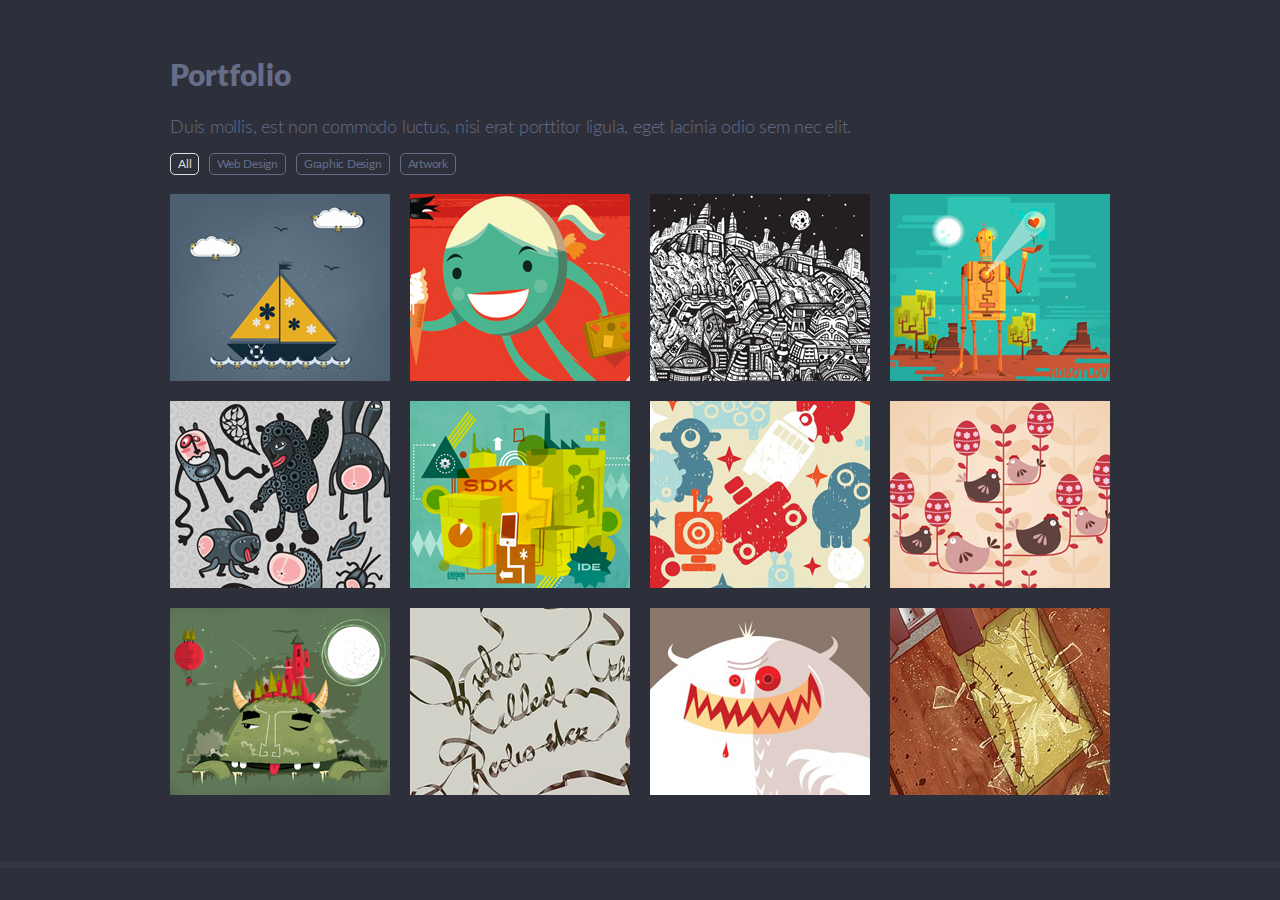
==== singolo2.html @ 59f4d234 "portfolio section was added" ====
<!DOCTYPE html>
<html lang="en">
<head>
    <meta charset="UTF-8">
    <meta name="viewport" content="width=device-width, initial-scale=1.0">
    <link rel="stylesheet" href="./assets/fonts/fonts.css">
    <link rel="stylesheet" href="./singolo2.css">
    <title>Singolo</title>
</head>
<body>
    <section class="portfolio">
        <div class="wrapper">
            <h2>Portfolio</h2>
            <p>Duis mollis, est non commodo luctus, nisi erat porttitor ligula, eget lacinia odio sem nec elit.</p>
            <div class="portfolio__tags">
                <button class="portfolio__tag selected">All</button>
                <button class="portfolio__tag">Web Design</button>
                <button class="portfolio__tag">Graphic Design</button>
                <button class="portfolio__tag">Artwork</button>
            </div>
            <div class="portfolio__pictures">
                <img class="portfolio__picture" src="assets/images/portfolio/1.jpg" alt="Portfolio Picture 1 — Ship illustration">
                <img class="portfolio__picture" src="assets/images/portfolio/2.jpg" alt="Portfolio Picture 2 — Smiling girl with ice-cream illustration">
                <img class="portfolio__picture" src="assets/images/portfolio/3.jpg" alt="Portfolio Picture 3 — City at night illustration">
                <img class="portfolio__picture" src="assets/images/portfolio/4.jpg" alt="Portfolio Picture 4 — Robot illustration">
                <img class="portfolio__picture" src="assets/images/portfolio/5.jpg" alt="Portfolio Picture 5 — Strange animals illustration">
                <img class="portfolio__picture" src="assets/images/portfolio/6.jpg" alt="Portfolio Picture 6 — Building with SDK title illustration">
                <img class="portfolio__picture" src="assets/images/portfolio/7.jpg" alt="Portfolio Picture 7 — Robots and rocket illustration">
                <img class="portfolio__picture" src="assets/images/portfolio/8.jpg" alt="Portfolio Picture 8 — Hens illustration">
                <img class="portfolio__picture" src="assets/images/portfolio/9.jpg" alt="Portfolio Picture 9 — Monster with castle on top illustration">
                <img class="portfolio__picture" src="assets/images/portfolio/10.jpg" alt="Portfolio Picture 10 — Calligraphy „Video killed Radio“">
                <img class="portfolio__picture" src="assets/images/portfolio/11.jpg" alt="Portfolio Picture 11 — Creepy Monster illustration">
                <img class="portfolio__picture" src="assets/images/portfolio/12.jpg" alt="Portfolio Picture 12 — Broken Glass illustration">
            </div>
        </div>
    </section>
</body>
</html>
---- assets/fonts/fonts.css ----
@font-face {
    font-family: 'Lato';
    src: url('./Lato-Light.eot');
    src: local('Lato Light'), local('Lato-Light'),
        url('./Lato-Light.eot?#iefix') format('embedded-opentype'),
        url('./Lato-Light.woff') format('woff'),
        url('./Lato-Light.ttf') format('truetype');
    font-weight: 300;
    font-style: normal;
}

@font-face {
    font-family: 'Lato';
    src: url('./Lato-Regular.eot');
    src: local('Lato Regular'), local('Lato-Regular'),
        url('./Lato-Regular.eot?#iefix') format('embedded-opentype'),
        url('./Lato-Regular.woff') format('woff'),
        url('./Lato-Regular.ttf') format('truetype');
    font-weight: 400;
    font-style: normal;
}

@font-face {
    font-family: 'Lato';
    src: url('./Lato-Bold.eot');
    src: local('Lato Bold'), local('Lato-Bold'),
        url('./Lato-Bold.eot?#iefix') format('embedded-opentype'),
        url('./Lato-Bold.woff') format('woff'),
        url('./Lato-Bold.ttf') format('truetype');
    font-weight: 700;
    font-style: normal;
}

@font-face {
    font-family: 'Lato';
    src: url('./Lato-Black.eot');
    src: local('Lato Black'), local('Lato-Black'),
        url('./Lato-Black.eot?#iefix') format('embedded-opentype'),
        url('./Lato-Black.woff') format('woff'),
        url('./Lato-Black.ttf') format('truetype');
    font-weight: 900;
    font-style: normal;
}
---- singolo2.css ----
/* normalization */

* {
    box-sizing: border-box;
}

html {
    line-height: 1.15;
    -webkit-text-size-adjust: 100%;
    scroll-behavior: smooth;
}

body {
    position: relative;
    margin: 0;
}

main {
    display: block;
}

h1 {
    font-size: 2em;
    margin: 0.67em 0;
}

hr {
    box-sizing: content-box;
    height: 0;
    overflow: visible;
}

pre {
    font-family: monospace, monospace;
    font-size: 1em;
}

a {
    background-color: transparent;
}

abbr[title] {
    border-bottom: none;
    text-decoration: underline;
    text-decoration: underline dotted;
}

b,
strong {
    font-weight: bolder;
}


code,
kbd,
samp {
    font-family: monospace, monospace;
    font-size: 1em;
}

small {
    font-size: 80%;
}

sub,
sup {
    font-size: 75%;
    line-height: 0;
    position: relative;
    vertical-align: baseline;
}

sub {
    bottom: -0.25em;
}

sup {
    top: -0.5em;
}

img {
    border-style: none;
}

button,
input,
optgroup,
select,
textarea {
    font-family: inherit;
    font-size: 100%;
    line-height: 1.15;
    margin: 0;
}

button,
input {
    overflow: visible;
}

button,
select {
    text-transform: none;
}

button,
[type="button"],
[type="reset"],
[type="submit"] {
    -webkit-appearance: button;
}

button::-moz-focus-inner,
[type="button"]::-moz-focus-inner,
[type="reset"]::-moz-focus-inner,
[type="submit"]::-moz-focus-inner {
    border-style: none;
    padding: 0;
}

button:-moz-focusring,
[type="button"]:-moz-focusring,
[type="reset"]:-moz-focusring,
[type="submit"]:-moz-focusring {
    outline: 1px dotted ButtonText;
}

fieldset {
    padding: 0.35em 0.75em 0.625em;
}

legend {
    box-sizing: border-box;
    color: inherit;
    display: table;
    max-width: 100%;
    padding: 0;
    white-space: normal;
}

progress {
    vertical-align: baseline;
}

textarea {
    overflow: auto;
}

[type="checkbox"],
[type="radio"] {
    box-sizing: border-box;
    padding: 0;
}

[type="number"]::-webkit-inner-spin-button,
[type="number"]::-webkit-outer-spin-button {
    height: auto;
}

[type="search"] {
    -webkit-appearance: textfield;
    outline-offset: -2px;
}

[type="search"]::-webkit-search-decoration {
    -webkit-appearance: none;
}

::-webkit-file-upload-button {
    -webkit-appearance: button;
    font: inherit;
}

details {
    display: block;
}

summary {
    display: list-item;
}

template {
    display: none;
}

[hidden] {
    display: none;
}

/* common */

body {
    --primary: #f06c64;
    --secondary: #666d89;
    --tertiary: #f0d8d9;
    --dark-background: #2d303a;
    --light-background: #f2f2f2;
    margin: 0;
    padding: 0;
    font-family: "Lato", "Arial", sans-serif;
    font-weight: normal;
    background-color: var(--dark-background);
    color: var(--secondary);
}

h1 {
    margin-block-start: 0;
    margin-block-end: 0;
    font-size: 25px;
    color: white;
}

h1::after {
    content: "*";
    color: var(--primary);
}

h2 {
    margin-block-start: 0;
    margin-block-end: 0;
    font-weight: 900;
    font-size: 30px;
}

h3 {
    margin-block-start: 0;
    margin-block-end: 0;
    font-weight: 900;
    font-size: 18px;
    line-height: 0.8em;
}

p {
    margin-block-start: 0;
    margin-block-end: 0;
    margin-top: 19px;
    font-weight: 300;
    font-size: 18px;
    line-height: 30px;
    color: #767e9e;
}

button {
    cursor: pointer;
    border: none;
}

.wrapper {
    width: 100%;
    max-width: 1020px;
    padding: 0 40px;
    margin: 0 auto;
    box-sizing: border-box;
}

.hidden {
    display: none;
    opacity: 0;
}

/* portfolio */

.portfolio {
    width: 100%;
    padding-top: 60px;
    padding-bottom: 67px;
    background-color: var(--dark-background);
    border-bottom: 6px solid #323746;
}

.portfolio h2 {
    letter-spacing: 0.008em;
}

.portfolio p {
    margin-block-start: 18px;
    margin-block-end: 0;

    font: 300 18px/30px "Lato", "Arial", sans-serif;
    text-align: justify;
    letter-spacing: -0.012em;

    color: #666d89;
}

.portfolio__tags {
    margin: 10px 0 19px;
}

.portfolio__tag {
    padding: 4px 7px 4px;
    font-size: 12px;
    line-height: 12px;
    letter-spacing: -0.02em;
    color: #666d89;
    background-color: transparent;
    border: 1px solid #666d89;
    border-radius: 5px;
}

.portfolio__tag:hover {
    color: #dedede;
    border-color: #dedede;
}

.portfolio__tag:not(:first-child) {
    margin-left: 6px;
}

.portfolio__tag.selected {
    color: #dedede;
    border-color: #dedede;
    cursor: default;
}

.portfolio__pictures {
    display: flex;
    justify-content: space-between;
    flex-wrap: wrap;
    height: 601px;
    overflow: hidden;
}

.portfolio__picture {
    margin-bottom: 20px;
}

.portfolio__picture:nth-child(n+9) {
    margin-bottom: 0;
}
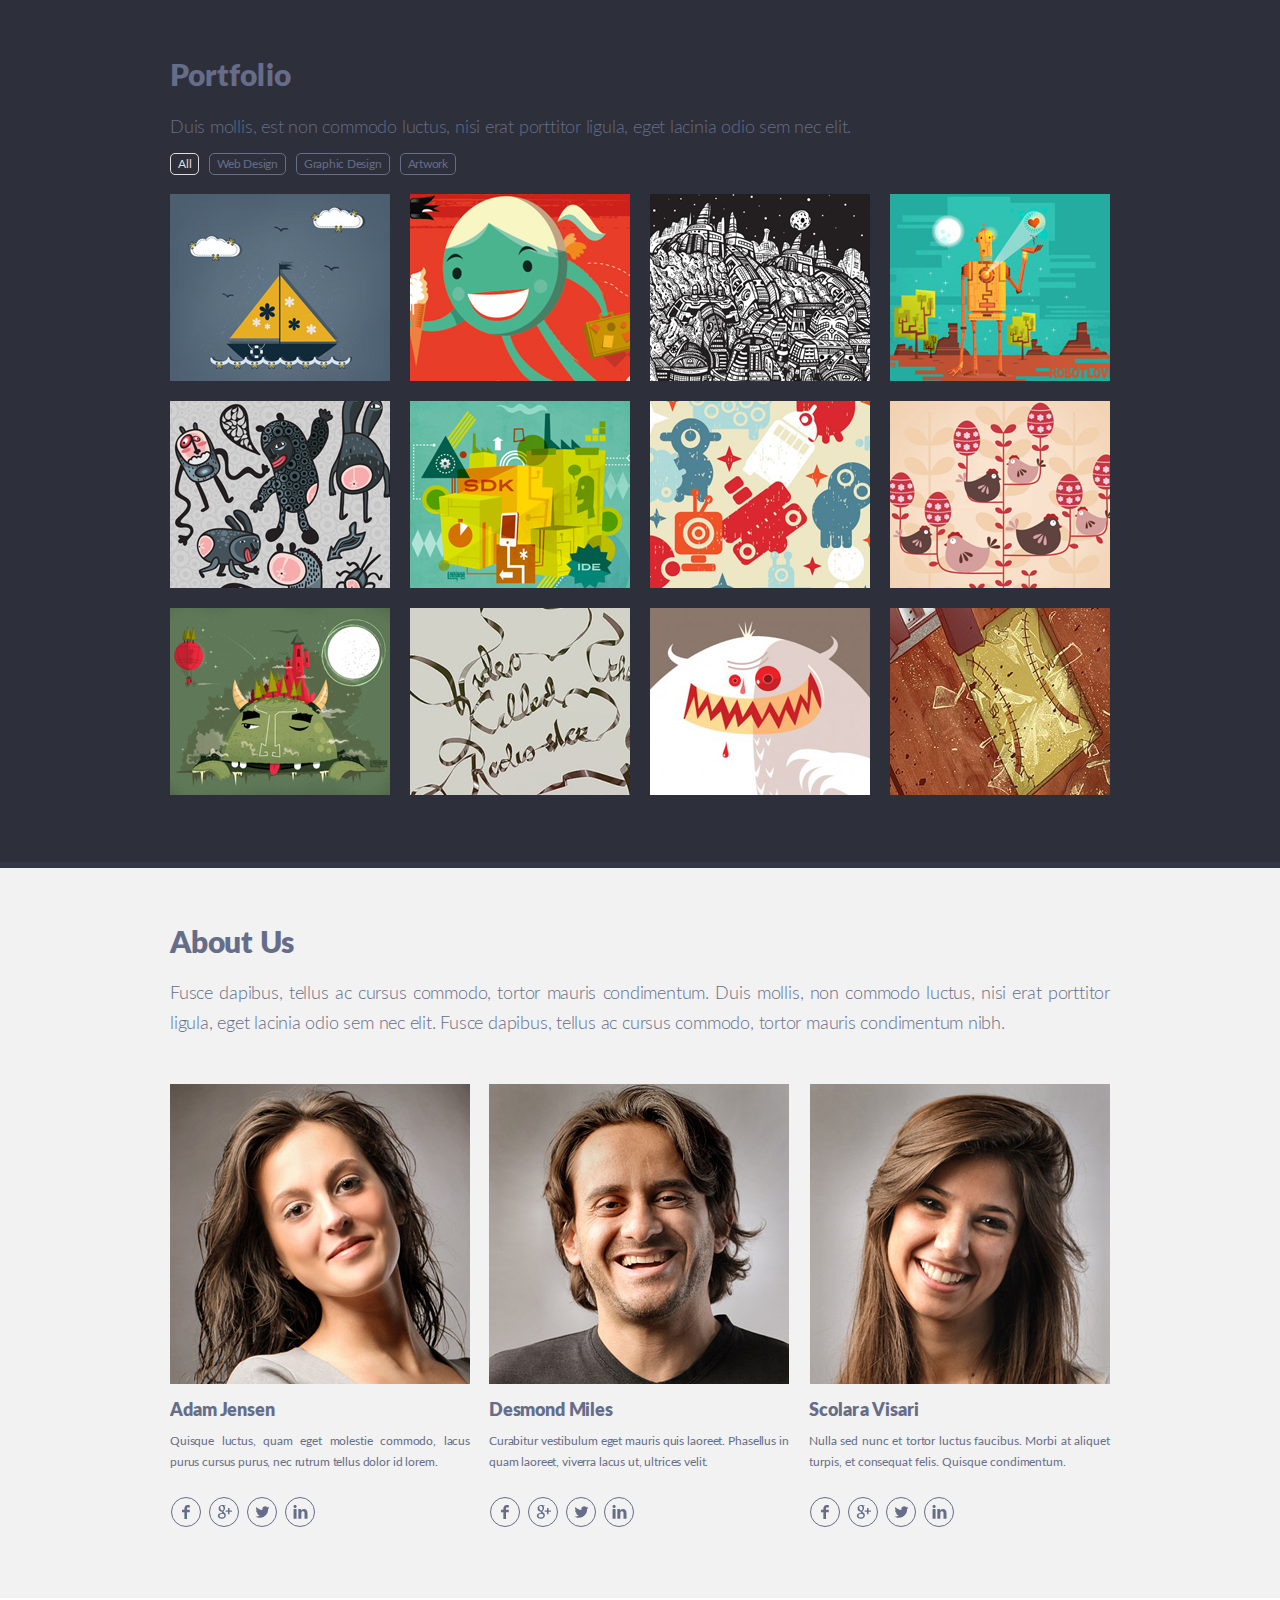
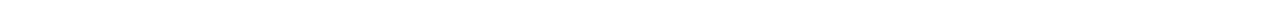
==== commit 7f933dd9: "about-us were added" ====
--- a/singolo2.html
+++ b/singolo2.html
@@ -34,5 +34,47 @@
             </div>
         </div>
     </section>
+
+    <section class="about-us">
+        <div class="wrapper">
+            <h2>About Us</h2>
+            <p>Fusce dapibus, tellus ac cursus commodo, tortor mauris condimentum. Duis mollis, non commodo luctus, nisi erat porttitor ligula, eget lacinia odio sem nec elit. Fusce dapibus, tellus ac cursus commodo, tortor mauris condimentum nibh.</p>      
+            <div class="about-us__employees">
+                <div class="about-us__employee">
+                    <img class="about-us__employee-photo" src="assets/images/employees/adam-jensen.jpg" alt="Adam Jensen photo">
+                    <h3>Adam Jensen</h3>
+                    <p>Quisque luctus, quam eget molestie commodo, lacus purus cursus purus, nec rutrum tellus dolor id lorem.</p>
+                    <div class="social-icons">
+                        <a class="social-icon social-icon_facebook" href="#"></a>
+                        <a class="social-icon social-icon_google-plus" href="#"></a>
+                        <a class="social-icon social-icon_twitter" href="#"></a>
+                        <a class="social-icon social-icon_linkedin" href="#"></a>
+                    </div>
+                </div>
+                <div class="about-us__employee">
+                    <img class="about-us__employee-photo" src="assets/images/employees/desmond-miles.jpg" alt="Desmond Miles photo">
+                    <h3>Desmond Miles</h3>
+                    <p>Curabitur vestibulum eget mauris quis laoreet. Phasellus in quam laoreet, viverra lacus ut, ultrices velit.</p>
+                    <div class="social-icons">
+                        <a class="social-icon social-icon_facebook" href="#"></a>
+                        <a class="social-icon social-icon_google-plus" href="#"></a>
+                        <a class="social-icon social-icon_twitter" href="#"></a>
+                        <a class="social-icon social-icon_linkedin" href="#"></a>
+                    </div>
+                </div>
+                <div class="about-us__employee">
+                    <img class="about-us__employee-photo" src="assets/images/employees/scolara-visari.jpg" alt="Scolara Visari photo">
+                    <h3>Scolara Visari</h3>
+                    <p>Nulla sed nunc et tortor luctus faucibus. Morbi at aliquet turpis, et consequat felis. Quisque condimentum.</p>
+                    <div class="social-icons">
+                        <a class="social-icon social-icon_facebook" href="#"></a>
+                        <a class="social-icon social-icon_google-plus" href="#"></a>
+                        <a class="social-icon social-icon_twitter" href="#"></a>
+                        <a class="social-icon social-icon_linkedin" href="#"></a>
+                    </div>
+                </div>
+            </div>
+        </div>
+    </section>
 </body>
 </html>--- a/singolo2.css
+++ b/singolo2.css
@@ -327,4 +327,119 @@
 
 .portfolio__picture:nth-child(n+9) {
     margin-bottom: 0;
+}
+
+/* about-us */
+
+.about-us {
+    padding-top: 59px;
+    padding-bottom: 67px;
+    background-color: var(--light-background);
+    border-bottom: 6px solid #ffffff;
+}
+
+.about-us h2 {
+    letter-spacing: -0.006em;
+}
+
+.about-us p {
+    margin-block-start: 18px;
+    margin-block-end: 0;
+    font: 300 18px/30px "Lato", "Arial", sans-serif;
+    text-align: justify;
+    letter-spacing: -0.012em;
+    color: #666d89;
+}
+
+.about-us__employees {
+    display: flex;
+    margin-top: 45px;
+}
+
+.about-us__employee {
+    width: 300px;
+}
+
+.about-us__employee:nth-child(2) {
+    margin-left: 19px;
+}
+
+.about-us__employee:nth-child(3) {
+    margin-left: 21px;
+}
+
+.about-us__employee h3 {
+    margin-top: 13px;
+    letter-spacing: -0.005em;
+    line-height: 1.2em;
+    white-space: nowrap;
+    overflow: hidden;
+    text-overflow: ellipsis;
+}
+
+.about-us__employee:nth-child(2) h3 {
+    letter-spacing: -0.01em;
+}
+
+.about-us__employee:nth-child(3) h3 {
+    letter-spacing: 0.005em;
+    margin-left: -1px;
+}
+
+.about-us__employee p {
+    margin-top: 8px;
+    font-weight: normal;
+    font-size: 12px;
+    line-height: 1.75em;
+}
+
+.about-us__employee:nth-child(3) p {
+    letter-spacing: -0.003em;
+    margin-left: -1px;
+}
+
+.about-us__employee:nth-child(3) .social-icons {
+    margin-left: -1px;
+}
+
+.social-icons {
+    margin-top: 24px;
+    padding-left: 1px;
+}
+
+.social-icon {
+    display: inline-block;
+    width: 30px;
+    height: 30px;
+    background-repeat: no-repeat;
+    background-position: center center;
+    border: 1px solid #666d89;
+    border-radius: 50%;
+}
+
+.social-icon:not(:first-child) {
+    margin-left: 4px;
+}
+
+.social-icon:hover {
+    opacity: 0.6;
+}
+
+.social-icon_facebook {
+    background-image: url("assets/images/icon-facebook.svg");
+}
+
+.social-icon_google-plus {
+    background-image: url("assets/images/icon-google-plus.svg");
+    background-position-x: 7px;
+}
+
+.social-icon_twitter {
+    background-image: url("assets/images/icon-twitter.svg");
+    background-position-x: 7px;
+}
+
+.social-icon_linkedin {
+    background-image: url("assets/images/icon-linkedin.svg");
+    background-position-y: 6px;
 }